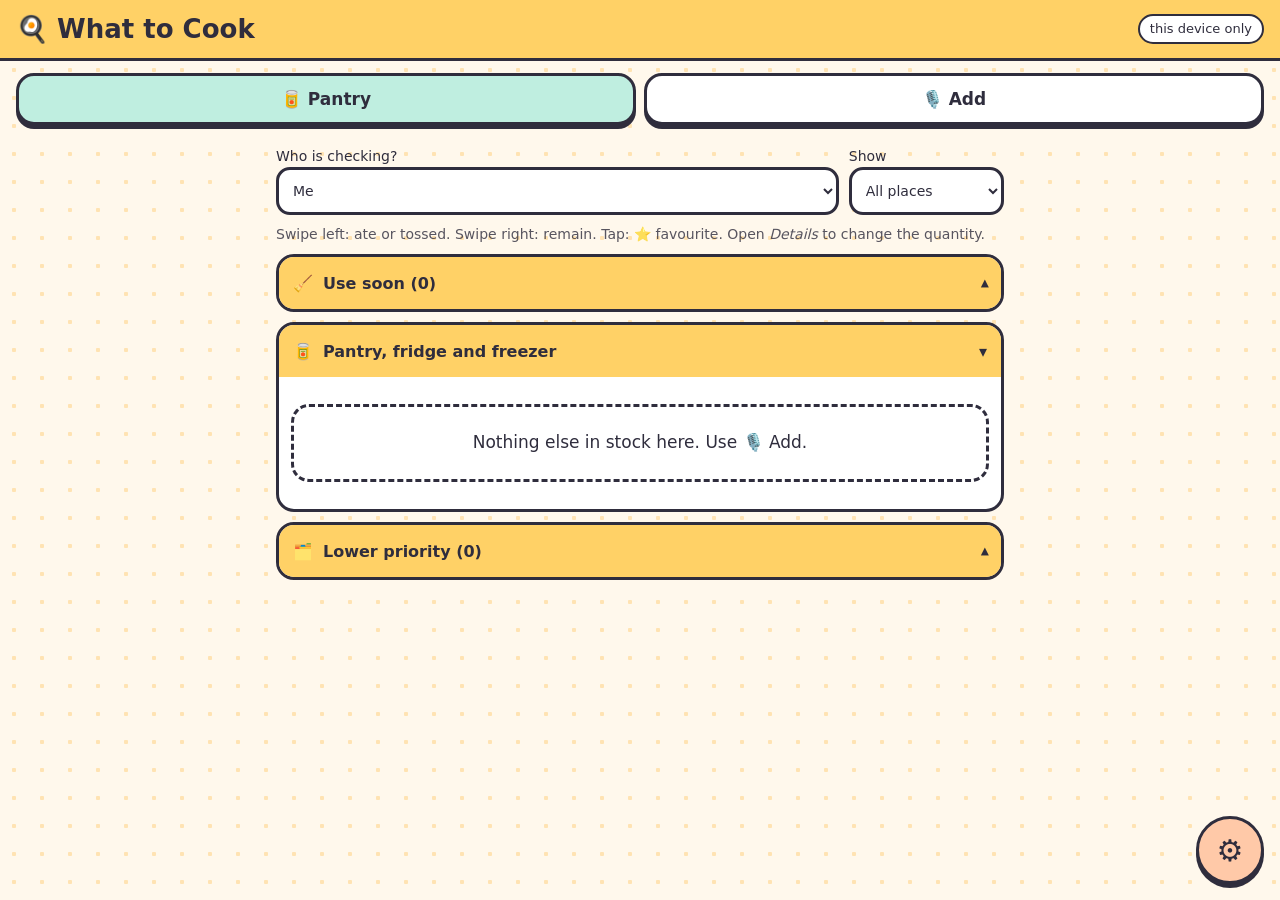
==== index.html @ ff22d335 "initialize" ====
<!doctype html>
<html lang="en">
<head>
<meta charset="utf-8">
<meta name="viewport" content="width=device-width, initial-scale=1">
<title>What to Cook</title>
<link rel="stylesheet" href="style.css">
</head>
<body>
<header class="top">
  <h1>🍳 What to Cook</h1>
  <span id="statusPill" class="pill">this device only</span>
</header>

<nav class="tabs" aria-label="Sections">
  <button class="tab on" data-tab="pantry" type="button">🥫 Pantry</button>
  <button class="tab" data-tab="capture" type="button">🎙️ Add</button>
</nav>

<main>
  <section id="tab-pantry" class="view">
    <div class="row wrap">
      <label class="grow">Who is checking?
        <select id="member"></select>
      </label>
      <label>Show
        <select id="placeFilter">
          <option value="">All places</option>
          <option value="fridge">Fridge</option>
          <option value="pantry">Pantry</option>
          <option value="freezer">Freezer</option>
          <option value="other">Other</option>
        </select>
      </label>
    </div>
    <p class="hint">Swipe left: ate or tossed. Swipe right: remain. Tap: ⭐ favourite. Open <em>Details</em> to change the quantity.</p>

    <section class="panel" data-panel="cleanup" id="cleanupPanel">
      <button class="panelHead" type="button" aria-expanded="true"><span>🧹</span><span class="grow">Use soon (<span id="cleanCount">0</span>)</span><span class="mark">▾</span></button>
      <div class="panelBody">
        <p class="hint">About to expire, or past the date. Use these first.</p>
        <ul id="cleanup" class="cards"></ul>
        <p id="cleanEmpty" class="empty" hidden>Nothing needs using up today. 🎉</p>
        <p id="cleanHint" class="hint" hidden></p>
      </div>
    </section>

    <section class="panel" data-panel="stock">
      <button class="panelHead" type="button" aria-expanded="true"><span>🥫</span><span class="grow">Pantry, fridge and freezer</span><span class="mark">▾</span></button>
      <div class="panelBody">
        <ul id="stock" class="cards" aria-live="polite"></ul>
        <p id="stockEmpty" class="empty" hidden>Nothing else in stock here. Use 🎙️ Add.</p>
      </div>
    </section>

    <section class="panel" data-panel="low" data-open="false">
      <button class="panelHead" type="button" aria-expanded="false"><span>🗂️</span><span class="grow">Lower priority (<span id="lowCount">0</span>)</span><span class="mark">▸</span></button>
      <div class="panelBody">
        <p class="hint">Tracked loosely, like eggs, bread and wines. Revisit now and then.</p>
        <ul id="lowStock" class="cards"></ul>
        <p id="lowEmpty" class="empty" hidden>Nothing on the lower list.</p>
      </div>
    </section>
  </section>

  <section id="tab-capture" class="view" hidden>
    <h2>Add from a memo or a list</h2>
    <label>Where did it come from?
      <select id="source">
        <option value="apple_memo">🍎 Apple Voice Memo transcript</option>
        <option value="raw">Typed or spoken here</option>
      </select>
    </label>
    <p class="hint">Paste the memo's transcript, one item per line or separated by commas. The full text is archived in ⚙️ → Transcript archive.</p>
    <textarea id="transcript" rows="5" placeholder="Paste or type…"></textarea>
    <div class="row wrap">
      <button id="listen" type="button" class="big">🎤 Speak</button>
      <button id="parse" type="button" class="big primary">Sort into items</button>
    </div>
    <p id="listenNote" class="hint" hidden></p>
    <div id="review" hidden>
      <h3>Check the draft</h3>
      <p class="hint">Same name, same expiry date and same place updates the line already in the pantry. A new expiry date makes a new line. Untick to drop an item.</p>
      <ul id="draft" class="cards"></ul>
      <button id="save" type="button" class="big primary">Save to pantry</button>
    </div>
    <p id="saveNote" class="hint" hidden></p>
  </section>
</main>

<button id="gear" class="gear" type="button" aria-label="Settings" aria-expanded="false" aria-controls="drawer">⚙️</button>
<aside id="drawer" class="drawer" hidden>
  <h2>⚙️ Settings</h2>
  <section class="panel" data-panel="database" data-open="true">
    <button class="panelHead" type="button" aria-expanded="true"><span>☁️</span><span class="grow">Family database</span><span class="mark">▾</span></button>
    <div class="panelBody">
      <p class="hint">Sign in with the family login to share the pantry with everyone. Without it, this device keeps its own copy. The password is sent only to the database and is not kept.</p>
      <label>Family email<input type="email" id="dbEmail" autocomplete="username"></label>
      <label>Password<input type="password" id="dbPassword" autocomplete="current-password"></label>
      <div class="row wrap"><button id="signIn" type="button" class="primary">Sign in</button><button id="signOut" type="button">Sign out</button></div>
      <p id="dbStatus" class="hint"></p>
      <button id="dbCheck" type="button">Check database</button>
      <pre id="dbResult" class="hint"></pre>
    </div>
  </section>


  <section class="panel" data-panel="pages" data-open="false">
    <button class="panelHead" type="button" aria-expanded="false"><span>🗂️</span><span class="grow">Pages</span><span class="mark">▸</span></button>
    <div class="panelBody">
      <ul id="pageLinks" class="plain"></ul>
    </div>
  </section>

  <section class="panel" data-panel="members" data-open="false">
    <button class="panelHead" type="button" aria-expanded="false"><span>👪</span><span class="grow">Family members (this device)</span><span class="mark">▸</span></button>
    <div class="panelBody">
      <p class="hint">Names only, one per line. Stored on this device until the family sign-in is added.</p>
      <textarea id="memberList" rows="4"></textarea>
      <button id="saveMembers" type="button">Save names</button>
    </div>
  </section>

  <section class="panel" data-panel="guess" data-open="false">
    <button class="panelHead" type="button" aria-expanded="false"><span>🔮</span><span class="grow">How the guess works</span><span class="mark">▸</span></button>
    <div class="panelBody">
      <p class="hint">For things eaten over time (eggs, milk). Remaining = the quantity when it was last counted, minus the eats-per-day rate times the days since. Example: 60 counted a week ago, 5 a day, so about 25 (42%) left.</p>
      <p class="hint">Feedback: <strong>ate more</strong> lowers the guess (rate up 25%), <strong>ate less</strong> raises it (rate down 20%), <strong>about right</strong> keeps it. Each one resets the count to the guess.</p>
    </div>
  </section>

  <section class="panel" data-panel="archive" data-open="false">
    <button class="panelHead" type="button" aria-expanded="false"><span>🗃️</span><span class="grow">Transcript archive</span><span class="mark">▸</span></button>
    <div class="panelBody">
      <ul id="archiveList" class="plain"></ul>
    </div>
  </section>

  <section class="panel" data-panel="versions" data-open="false">
    <button class="panelHead" type="button" aria-expanded="false"><span>🏷️</span><span class="grow">Version log</span><span class="mark">▸</span></button>
    <div class="panelBody">
      <ul id="versionList" class="plain"></ul>
    </div>
  </section>

  <section class="panel" data-panel="notes" data-open="false">
    <button class="panelHead" type="button" aria-expanded="false"><span>📝</span><span class="grow">Notes log (for improvement)</span><span class="mark">▸</span></button>
    <div class="panelBody">
      <textarea id="noteText" rows="3" placeholder="What would make this better?"></textarea>
      <button id="noteSave" type="button">Save note</button>
      <ul id="noteList" class="plain"></ul>
    </div>
  </section>

  <section class="panel" data-panel="todo" data-open="false">
    <button class="panelHead" type="button" aria-expanded="false"><span>📋</span><span class="grow">To do</span><span class="mark">▸</span></button>
    <div class="panelBody">
      <p class="hint">✅ built, ⬜ still to do.</p>
      <ul id="todoList" class="plain"></ul>
    </div>
  </section>

  <section class="panel" data-panel="errors" data-open="false">
    <button class="panelHead" type="button" aria-expanded="false"><span>🛠️</span><span class="grow">Show errors</span><span class="mark">▸</span></button>
    <div class="panelBody">
      <label class="check"><input id="showErrors" type="checkbox"> Show problems at the bottom of the page</label>
    </div>
  </section>

  <button id="closeDrawer" type="button" class="big">Close</button>
</aside>

<div id="errorPanel" class="errors" hidden aria-live="polite"></div>

<datalist id="units">
  <option value="g"></option><option value="kg"></option><option value="ml"></option><option value="l"></option>
  <option value="each"></option><option value="tin"></option><option value="bag"></option><option value="box"></option>
  <option value="pack"></option><option value="bottle"></option><option value="loaf"></option><option value="bunch"></option>
  <option value="clove"></option><option value="slice"></option><option value="pot"></option><option value="tub"></option>
  <option value="cup"></option>
</datalist>

<script src="js/config.js"></script>
<script src="js/store.js"></script>
<script src="js/util.js"></script>
<script src="js/errors.js"></script>
<script src="js/db.js"></script>
<script src="js/parse.js"></script>
<script src="js/core.js"></script>
<script src="js/content.js"></script>
<script src="js/sync.js"></script>
<script src="js/pantry.js"></script>
<script src="js/capture.js"></script>
<script src="js/settings.js"></script>
<script src="js/app.js"></script>
</body>
</html>
---- style.css ----
/* What to Cook — Family look: ink, paper and sun; offset shadows; polka dots. */
:root {
  --paper: #fff8ec;
  --ink: #2f2d3d;
  --sun: #ffd166;
  --sage: #cfe8c9;
  --peach: #ffc9a8;
  --mint: #bfeee0;
  --coral: #ff8a80;
  --shadow: 0 4px 0 #2f2d3d;
  --r: 18px;
  --surface: #ffffff;
  --surface-ink: #2f2d3d;   /* text on white and light surfaces; never flips in dark mode */
}
@media (prefers-color-scheme: dark) {
  :root:not([data-theme="light"]) { --paper: #2a2838; --ink: #fff8ec; }
}
:root[data-theme="dark"] { --paper: #2a2838; --ink: #fff8ec; }

* { box-sizing: border-box; }
[hidden] { display: none !important; }
body {
  margin: 0;
  font: 500 17px/1.4 Quicksand, system-ui, sans-serif;
  color: var(--ink);
  background: var(--paper) radial-gradient(circle, #ffe3b3 2px, transparent 2.5px) 0 0 / 28px 28px;
  padding-bottom: 120px;
  overflow-x: hidden;
}
h1 { font: 700 26px Quicksand, system-ui, sans-serif; margin: 0; }
h2 { font-size: 22px; margin: 8px 0; }
h3 { font-size: 18px; margin: 14px 0 6px; }
.top {
  display: flex; align-items: center; justify-content: space-between; gap: 10px;
  padding: 14px 16px; background: var(--sun); border-bottom: 3px solid var(--ink);
}
.pill { font-size: 13px; padding: 4px 10px; border: 2px solid var(--ink); border-radius: 999px; background: var(--surface); color: var(--surface-ink); }
.tabs { display: flex; gap: 8px; padding: 12px 16px 0; }
.tab {
  flex: 1; min-height: 52px; font: 700 17px Quicksand, system-ui, sans-serif; color: var(--surface-ink);
  background: var(--surface); color: var(--surface-ink); border: 3px solid var(--ink); border-radius: var(--r); box-shadow: var(--shadow); cursor: pointer;
}
.tab.on { background: var(--mint); }
main { padding: 12px 16px; max-width: 760px; margin: 0 auto; }
.view { display: block; }
.hint { font-size: 14px; opacity: .8; margin: 6px 0 10px; }
.empty { text-align: center; padding: 24px; background: var(--surface); color: var(--surface-ink); border: 3px dashed var(--ink); border-radius: var(--r); }
label { display: block; font-size: 14px; }
select, textarea, input[type="text"], input[type="number"], input[type="date"], input[type="email"], input[type="password"] {
  font: inherit; color: var(--surface-ink); width: 100%; min-height: 48px; padding: 8px 10px; max-width: 100%;
  border: 3px solid var(--ink); border-radius: 14px; background: var(--surface); color: var(--surface-ink);
}
textarea { min-height: 96px; }
.row { display: flex; gap: 10px; align-items: flex-end; margin: 10px 0; }
.row.wrap { flex-wrap: wrap; }
.grow { flex: 1; }
button {
  font: 700 16px Quicksand, system-ui, sans-serif; color: var(--surface-ink); min-height: 48px; padding: 8px 14px;
  background: var(--surface); color: var(--surface-ink); border: 3px solid var(--ink); border-radius: var(--r); box-shadow: var(--shadow); cursor: pointer;
}
button:active { transform: translateY(3px); box-shadow: 0 1px 0 var(--ink); }
button.big { min-height: 68px; font-size: 19px; padding: 10px 18px; }
button.primary { background: var(--sage); }
button.tiny { min-height: 44px; padding: 6px 10px; }
button.warm { background: var(--peach); }
.cards { list-style: none; padding: 0; margin: 0; display: grid; gap: 12px; }
.card {
  position: relative; background: var(--surface); color: var(--surface-ink); border: 3px solid var(--ink); border-radius: var(--r);
  box-shadow: var(--shadow); padding: 12px 14px; touch-action: pan-y; user-select: none;
  transition: transform .2s ease;
}
.card.clean { border-left-width: 12px; border-left-color: var(--coral); }
.card.fav { background: #fff6d6; }
.card .head { display: flex; align-items: center; gap: 8px; }
.card .star { font-size: 22px; line-height: 1; }
.card .name { font: 700 19px Quicksand, system-ui, sans-serif; flex: 1; overflow-wrap: anywhere; }
.card .meta { font-size: 14px; opacity: .85; margin-top: 2px; }
.card .acts, .card .choice { display: flex; gap: 8px; margin-top: 8px; flex-wrap: wrap; }
.card .hintSwipe { position: absolute; top: 10px; font-weight: 700; opacity: 0; font-size: 14px; pointer-events: none; }
.card .hintSwipe.l { right: 12px; color: #b3261e; }
.card .hintSwipe.r { left: 12px; color: #1b6b3a; }
.card details { margin-top: 8px; }
.card summary { min-height: 44px; display: flex; align-items: center; font-weight: 700; cursor: pointer; }
.card .form { display: grid; gap: 8px; padding-top: 6px; }
.card .form label { font-size: 14px; }
.card .form .pair { display: grid; grid-template-columns: 1fr 1fr; gap: 8px; }
.draft-row { display: flex; gap: 8px; align-items: center; flex-wrap: wrap; }
.draft-row input[type="text"] { flex: 2 1 140px; min-height: 44px; }
.draft-row input[type="number"], .draft-row input[type="date"] { flex: 1 1 120px; min-height: 44px; }
.draft-row select { flex: 1 1 110px; min-height: 44px; }
.check { display: flex; gap: 8px; align-items: center; }
.check input { width: 22px; height: 22px; }
.gear {
  position: fixed; right: 16px; bottom: 16px; width: 68px; height: 68px; border-radius: 50%;
  font-size: 30px; padding: 0; background: var(--peach); z-index: 20;
}
.drawer {
  position: fixed; right: 12px; bottom: 96px; width: min(380px, calc(100vw - 24px)); max-height: 70vh; overflow: auto;
  background: var(--paper); border: 3px solid var(--ink); border-radius: var(--r); box-shadow: var(--shadow); padding: 12px; z-index: 30;
}
.drawer h2 { margin-top: 0; }
.panel { border: 3px solid var(--ink); border-radius: var(--r); background: var(--surface); color: var(--surface-ink); margin: 10px 0; overflow: hidden; }
.panelHead {
  width: 100%; display: flex; gap: 10px; align-items: center; border: 0; border-radius: 0; box-shadow: none;
  background: var(--sun); color: var(--surface-ink); min-height: 52px; text-align: left;
}
.panelBody { padding: 10px 12px; }
.panel[data-collapsed="true"] .panelBody { display: none; }
.panel[data-collapsed="true"] .mark { transform: rotate(-90deg); display: inline-block; }
.plain { list-style: none; padding: 0; }
.plain li { padding: 6px 0; border-bottom: 1px dashed var(--ink); font-size: 14px; overflow-wrap: anywhere; }
.plain pre { white-space: pre-wrap; font: inherit; margin: 6px 0 0; }
.plain button { margin: 2px 0; }
.errors {
  position: fixed; left: 0; right: 0; bottom: 0; max-height: 30vh; overflow: auto; z-index: 40;
  background: #ffe1dc; color: var(--surface-ink); border-top: 3px solid var(--ink); padding: 10px 16px; font-size: 14px; white-space: pre-wrap;
}
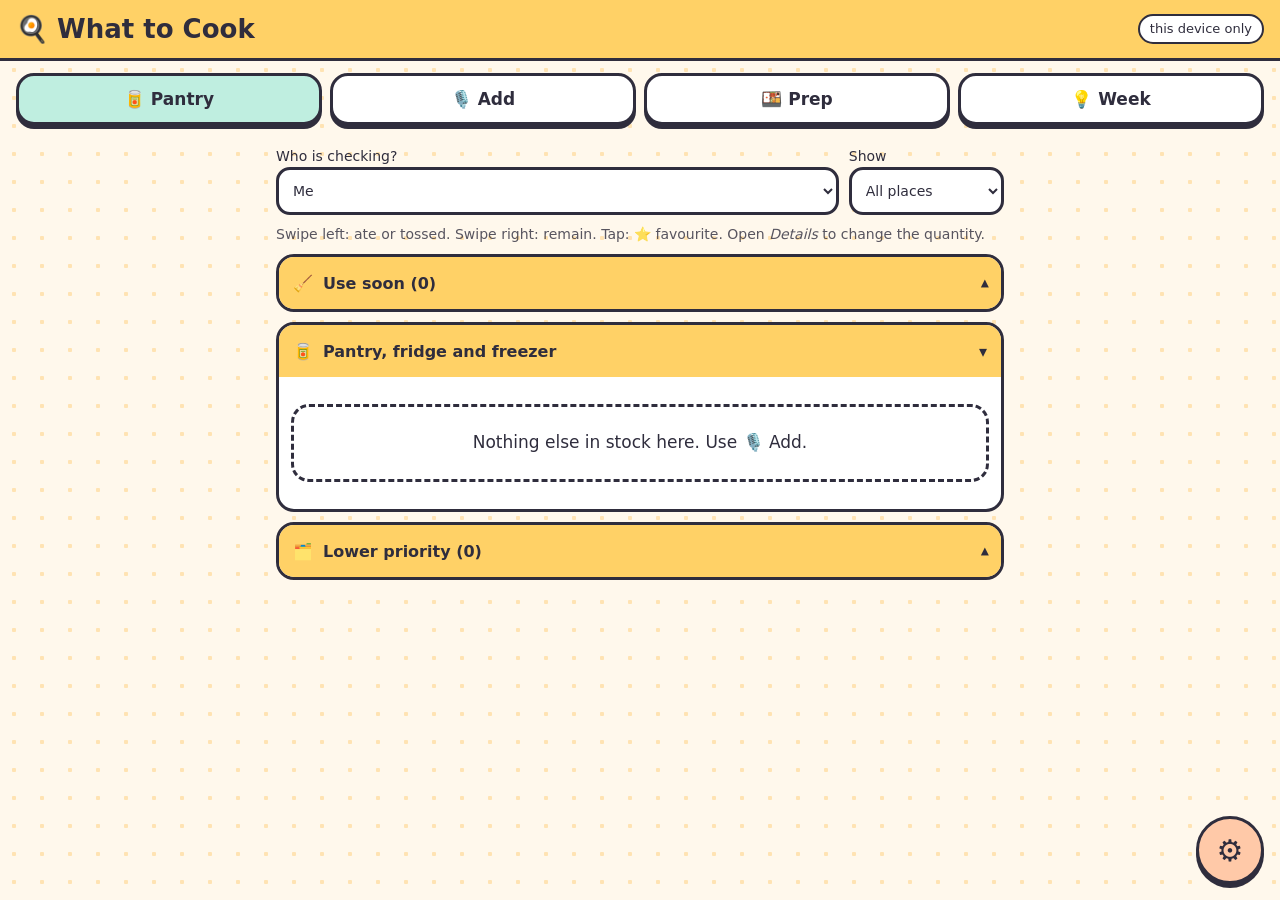
==== commit 05147457: "Recipe book shelves, flourishes, difficulty, Prep and Week tabs (0.9.0) Co-Authored-By: Claude Sonne" ====
--- a/index.html
+++ b/index.html
@@ -15,6 +15,8 @@
 <nav class="tabs" aria-label="Sections">
   <button class="tab on" data-tab="pantry" type="button">🥫 Pantry</button>
   <button class="tab" data-tab="capture" type="button">🎙️ Add</button>
+  <button class="tab" data-tab="prep" type="button">🍱 Prep</button>
+  <button class="tab" data-tab="week" type="button">💡 Week</button>
 </nav>
 
 <main>
@@ -86,6 +88,32 @@
     </div>
     <p id="saveNote" class="hint" hidden></p>
   </section>
+  <section id="tab-prep" class="view" hidden>
+    <h2>Meal prep</h2>
+    <p class="hint">Tick what you want to use up. Recipes use only what is in the pantry; ones missing something come after, with the gap named.</p>
+    <div class="row wrap">
+      <label class="grow">Find in the pantry<input type="text" id="prepSearch" placeholder="e.g. chicken"></label>
+      <span id="prepCount" class="hint">none picked</span>
+      <button id="prepClear" type="button">Clear</button>
+    </div>
+    <div id="prepPick"></div>
+    <div id="prepOut"></div>
+  </section>
+
+  <section id="tab-week" class="view" hidden>
+    <h2>Ideas for the week</h2>
+    <div class="chips" role="group" aria-label="Dinner order">
+      <button class="chip on" data-wsort="new" type="button">✨ New to us first</button>
+      <button class="chip" data-wsort="fav" type="button">⭐ Favourites first</button>
+    </div>
+    <h3>Five dinners</h3>
+    <ul id="weekDinners" class="slots"></ul>
+    <h3>Five breakfasts</h3>
+    <ul id="weekBreakfasts" class="slots"></ul>
+    <p id="weekNote" class="hint" role="status"></p>
+    <button id="weekAgain" type="button" class="big">↻ Plan again</button>
+    <p class="hint">Dinners skip anything cooked in the last 7 days, and use different proteins. Tap a dinner to see its recipe.</p>
+  </section>
 </main>
 
 <button id="gear" class="gear" type="button" aria-label="Settings" aria-expanded="false" aria-controls="drawer">⚙️</button>
@@ -186,11 +214,13 @@
 <script src="js/errors.js"></script>
 <script src="js/db.js"></script>
 <script src="js/parse.js"></script>
+<script src="js/recipelib.js"></script>
 <script src="js/core.js"></script>
 <script src="js/content.js"></script>
 <script src="js/sync.js"></script>
 <script src="js/pantry.js"></script>
 <script src="js/capture.js"></script>
+<script src="js/plan.js"></script>
 <script src="js/settings.js"></script>
 <script src="js/app.js"></script>
 </body>
--- a/style.css
+++ b/style.css
@@ -115,3 +115,22 @@
   position: fixed; left: 0; right: 0; bottom: 0; max-height: 30vh; overflow: auto; z-index: 40;
   background: #ffe1dc; color: var(--surface-ink); border-top: 3px solid var(--ink); padding: 10px 16px; font-size: 14px; white-space: pre-wrap;
 }
+
+/* Meal prep and ideas for the week: spacing and underlines, few boxes */
+.chips { display: flex; flex-wrap: wrap; gap: 4px 14px; margin: 10px 0 4px; }
+.chip { min-height: 44px; padding: 4px 2px; font-size: 16px; background: none; border: 0; border-bottom: 3px solid transparent; border-radius: 0; box-shadow: none; }
+.chip.on { border-bottom-color: var(--ink); }
+.picks { display: flex; flex-wrap: wrap; gap: 6px; }
+.pick { min-height: 44px; padding: 4px 10px; font-size: 15px; font-weight: 500; background: none; border: 2px solid color-mix(in srgb, var(--ink) 30%, transparent); border-radius: 999px; box-shadow: none; color: var(--ink); }
+.pick.on { background: var(--mint); color: var(--surface-ink); border-color: var(--ink); font-weight: 700; }
+.seg { font-size: 12px; letter-spacing: .08em; text-transform: uppercase; opacity: .7; margin: 16px 0 6px; font-weight: 700; }
+.rwrap { border-bottom: 1px solid color-mix(in srgb, var(--ink) 20%, transparent); padding: 4px 0; }
+.rrow { display: flex; align-items: center; gap: 10px; min-height: 44px; color: var(--ink); text-decoration: none; font-weight: 700; }
+.rrow .grow { overflow-wrap: anywhere; }
+.rsub { margin: 0 0 4px; }
+.meta { font-size: 13px; opacity: .85; }
+.dots { letter-spacing: 2px; }
+.slots { list-style: none; padding: 0; margin: 0; }
+.slot { display: flex; align-items: center; gap: 10px; min-height: 56px; padding: 6px 0; border-bottom: 1px solid color-mix(in srgb, var(--ink) 20%, transparent); }
+.sname { font-weight: 700; font-size: 18px; color: var(--ink); text-decoration: none; overflow-wrap: anywhere; }
+.shuffle { min-width: 48px; font-size: 22px; padding: 4px; }
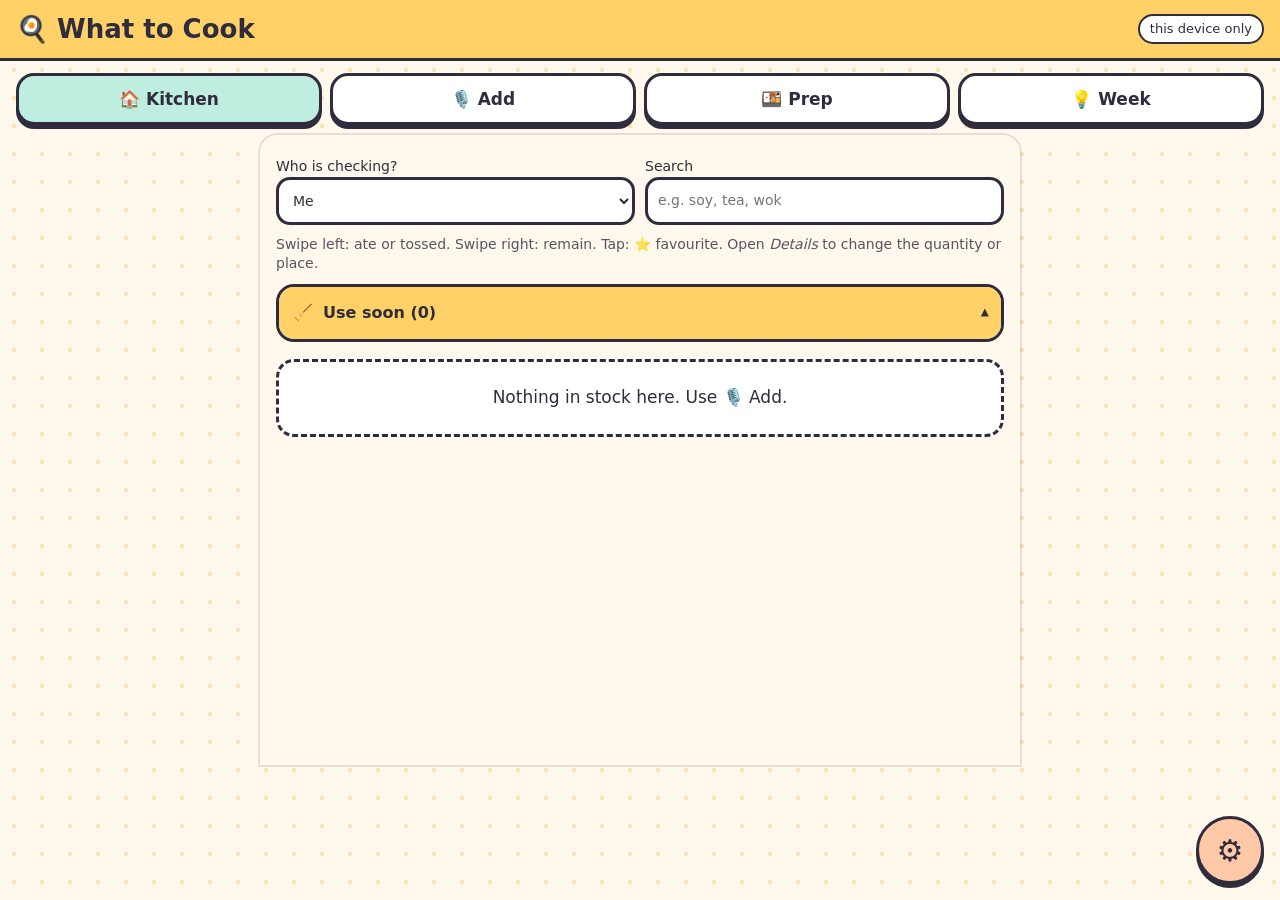
==== commit b573e4f9: "Kitchen tab with place groups and search, place picker in Add, midground panel (0.9.2) Co-Authored-B" ====
--- a/index.html
+++ b/index.html
@@ -13,7 +13,7 @@
 </header>
 
 <nav class="tabs" aria-label="Sections">
-  <button class="tab on" data-tab="pantry" type="button">🥫 Pantry</button>
+  <button class="tab on" data-tab="pantry" type="button">🏠 Kitchen</button>
   <button class="tab" data-tab="capture" type="button">🎙️ Add</button>
   <button class="tab" data-tab="prep" type="button">🍱 Prep</button>
   <button class="tab" data-tab="week" type="button">💡 Week</button>
@@ -25,17 +25,11 @@
       <label class="grow">Who is checking?
         <select id="member"></select>
       </label>
-      <label>Show
-        <select id="placeFilter">
-          <option value="">All places</option>
-          <option value="fridge">Fridge</option>
-          <option value="pantry">Pantry</option>
-          <option value="freezer">Freezer</option>
-          <option value="other">Other</option>
-        </select>
+      <label class="grow">Search
+        <input type="text" id="kitchenSearch" placeholder="e.g. soy, tea, wok">
       </label>
     </div>
-    <p class="hint">Swipe left: ate or tossed. Swipe right: remain. Tap: ⭐ favourite. Open <em>Details</em> to change the quantity.</p>
+    <p class="hint">Swipe left: ate or tossed. Swipe right: remain. Tap: ⭐ favourite. Open <em>Details</em> to change the quantity or place.</p>
 
     <section class="panel" data-panel="cleanup" id="cleanupPanel">
       <button class="panelHead" type="button" aria-expanded="true"><span>🧹</span><span class="grow">Use soon (<span id="cleanCount">0</span>)</span><span class="mark">▾</span></button>
@@ -47,22 +41,8 @@
       </div>
     </section>
 
-    <section class="panel" data-panel="stock">
-      <button class="panelHead" type="button" aria-expanded="true"><span>🥫</span><span class="grow">Pantry, fridge and freezer</span><span class="mark">▾</span></button>
-      <div class="panelBody">
-        <ul id="stock" class="cards" aria-live="polite"></ul>
-        <p id="stockEmpty" class="empty" hidden>Nothing else in stock here. Use 🎙️ Add.</p>
-      </div>
-    </section>
-
-    <section class="panel" data-panel="low" data-open="false">
-      <button class="panelHead" type="button" aria-expanded="false"><span>🗂️</span><span class="grow">Lower priority (<span id="lowCount">0</span>)</span><span class="mark">▸</span></button>
-      <div class="panelBody">
-        <p class="hint">Tracked loosely, like eggs, bread and wines. Revisit now and then.</p>
-        <ul id="lowStock" class="cards"></ul>
-        <p id="lowEmpty" class="empty" hidden>Nothing on the lower list.</p>
-      </div>
-    </section>
+    <div id="groups" aria-live="polite"></div>
+    <p id="groupsEmpty" class="empty" hidden>Nothing in stock here. Use 🎙️ Add.</p>
   </section>
 
   <section id="tab-capture" class="view" hidden>
@@ -73,6 +53,16 @@
         <option value="raw">Typed or spoken here</option>
       </select>
     </label>
+    <label>Which place are you reviewing?
+      <select id="placePick">
+        <option value="">Sort it for me (guess)</option>
+        <option value="fridge">Fridge</option>
+        <option value="freezer">Freezer</option>
+        <option value="pantry">Pantry</option>
+        <option value="kitchen">Kitchen (tools, space)</option>
+        <option value="other">Unsorted</option>
+      </select>
+    </label>
     <p class="hint">Paste the memo's transcript, one item per line or separated by commas. The full text is archived in ⚙️ → Transcript archive.</p>
     <textarea id="transcript" rows="5" placeholder="Paste or type…"></textarea>
     <div class="row wrap">
@@ -90,14 +80,24 @@
   </section>
   <section id="tab-prep" class="view" hidden>
     <h2>Meal prep</h2>
-    <p class="hint">Tick what you want to use up. Recipes use only what is in the pantry; ones missing something come after, with the gap named.</p>
-    <div class="row wrap">
-      <label class="grow">Find in the pantry<input type="text" id="prepSearch" placeholder="e.g. chicken"></label>
-      <span id="prepCount" class="hint">none picked</span>
-      <button id="prepClear" type="button">Clear</button>
-    </div>
-    <div id="prepPick"></div>
-    <div id="prepOut"></div>
+    <p class="hint">Everything in stock is ticked. Untick what you cannot or will not use; recipes on the left use only the ticked items.</p>
+    <div class="prepgrid">
+      <div class="prepleft">
+        <div id="prepOut"></div>
+      </div>
+      <aside class="prepright" aria-label="Ingredients to use">
+        <div class="row wrap">
+          <label class="grow">Find<input type="text" id="prepSearch" placeholder="e.g. chicken"></label>
+        </div>
+        <div class="chips">
+          <button id="prepAll" class="chip" type="button">Select all</button>
+          <button id="prepNone" class="chip" type="button">Deselect all</button>
+          <button id="prepSoon" class="chip" type="button">Only use soon</button>
+          <span id="prepCount" class="meta"></span>
+        </div>
+        <div id="prepPick"></div>
+      </aside>
+    </div>
   </section>
 
   <section id="tab-week" class="view" hidden>
--- a/style.css
+++ b/style.css
@@ -134,3 +134,23 @@
 .slot { display: flex; align-items: center; gap: 10px; min-height: 56px; padding: 6px 0; border-bottom: 1px solid color-mix(in srgb, var(--ink) 20%, transparent); }
 .sname { font-weight: 700; font-size: 18px; color: var(--ink); text-decoration: none; overflow-wrap: anywhere; }
 .shuffle { min-width: 48px; font-size: 22px; padding: 4px; }
+
+/* Meal prep: recipes on the left, ingredients on the right (stacked on a phone) */
+main:has(#tab-prep:not([hidden])) { max-width: 1100px; }
+.prepgrid { display: grid; gap: 18px; }
+@media (min-width: 760px) {
+  .prepgrid { grid-template-columns: minmax(0, 1.2fr) minmax(0, 1fr); align-items: start; }
+  .prepright { position: sticky; top: 8px; max-height: calc(100vh - 24px); overflow-y: auto; padding-right: 6px; }
+}
+.prepright .row { margin: 0 0 4px; }
+.pick { max-width: 100%; }
+.pick:not(.on) { opacity: .6; text-decoration: line-through; text-decoration-color: color-mix(in srgb, var(--ink) 40%, transparent); }
+.seghead { display: flex; align-items: center; gap: 4px 12px; margin: 16px 0 6px; flex-wrap: wrap; }
+.seghead .seg { margin: 0; flex: 1; }
+.seghead .chip { font-size: 14px; min-height: 36px; }
+#prepOut h3:first-child { margin-top: 0; }
+
+/* A midground panel so the dotted background never cuts across text */
+main { background: color-mix(in srgb, var(--paper) 95%, transparent); border-radius: var(--r) var(--r) 0 0; margin-top: 10px; min-height: 70vh; box-shadow: 0 0 0 2px color-mix(in srgb, var(--ink) 12%, transparent); }
+.catHead { list-style: none; font-size: 12px; letter-spacing: .08em; text-transform: uppercase; opacity: .7; font-weight: 700; margin: 8px 0 -4px; }
+.catHead:first-child { margin-top: 0; }
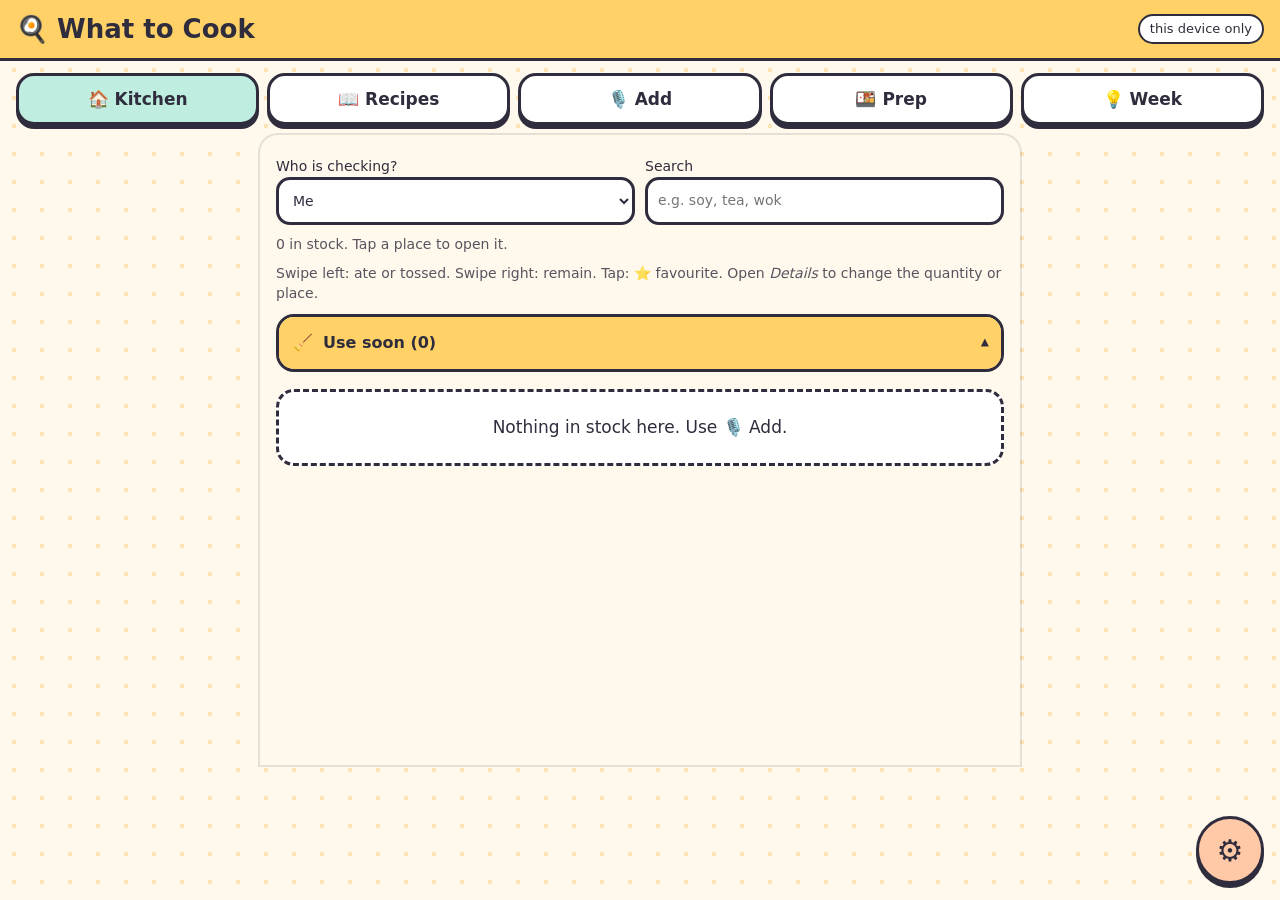
==== commit 9274f4e1: "Recipe book as a tab after Kitchen, solid side panels, cache-busting (0.9.3) Co-Authored-By: Claude " ====
--- a/index.html
+++ b/index.html
@@ -4,7 +4,7 @@
 <meta charset="utf-8">
 <meta name="viewport" content="width=device-width, initial-scale=1">
 <title>What to Cook</title>
-<link rel="stylesheet" href="style.css">
+<link rel="stylesheet" href="style.css?v=0.9.3">
 </head>
 <body>
 <header class="top">
@@ -14,6 +14,7 @@
 
 <nav class="tabs" aria-label="Sections">
   <button class="tab on" data-tab="pantry" type="button">🏠 Kitchen</button>
+  <button class="tab" data-tab="recipes" type="button">📖 Recipes</button>
   <button class="tab" data-tab="capture" type="button">🎙️ Add</button>
   <button class="tab" data-tab="prep" type="button">🍱 Prep</button>
   <button class="tab" data-tab="week" type="button">💡 Week</button>
@@ -29,6 +30,7 @@
         <input type="text" id="kitchenSearch" placeholder="e.g. soy, tea, wok">
       </label>
     </div>
+    <p id="kitchenTotal" class="hint"></p>
     <p class="hint">Swipe left: ate or tossed. Swipe right: remain. Tap: ⭐ favourite. Open <em>Details</em> to change the quantity or place.</p>
 
     <section class="panel" data-panel="cleanup" id="cleanupPanel">
@@ -43,6 +45,22 @@
 
     <div id="groups" aria-live="polite"></div>
     <p id="groupsEmpty" class="empty" hidden>Nothing in stock here. Use 🎙️ Add.</p>
+  </section>
+
+  <section id="tab-recipes" class="view" hidden>
+    <h2>Recipe book</h2>
+    <p class="hint">Tap a card to turn it over. Pantry matches come from this device's pantry.</p>
+    <div class="chips" role="group" aria-label="Filter and view">
+      <button class="chip on" data-filter="all" type="button">All <span id="cAll"></span></button>
+      <button class="chip" data-filter="fav" type="button">⭐ Favourites <span id="cFav"></span></button>
+      <button class="chip" data-filter="started" type="button">▶ Started <span id="cStart"></span></button>
+      <span class="sp"></span>
+      <button class="chip on" data-view="shelves" type="button">Shelves</button>
+      <button class="chip" data-view="list" type="button">List</button>
+    </div>
+    <p id="saveState" class="hint" role="status"></p>
+    <div id="book" class="book"></div>
+    <div id="empty" class="empty" hidden>Nothing here yet.</div>
   </section>
 
   <section id="tab-capture" class="view" hidden>
@@ -82,10 +100,10 @@
     <h2>Meal prep</h2>
     <p class="hint">Everything in stock is ticked. Untick what you cannot or will not use; recipes on the left use only the ticked items.</p>
     <div class="prepgrid">
-      <div class="prepleft">
+      <div class="prepleft panelcol">
         <div id="prepOut"></div>
       </div>
-      <aside class="prepright" aria-label="Ingredients to use">
+      <aside class="prepright panelcol" aria-label="Ingredients to use">
         <div class="row wrap">
           <label class="grow">Find<input type="text" id="prepSearch" placeholder="e.g. chicken"></label>
         </div>
@@ -106,10 +124,16 @@
       <button class="chip on" data-wsort="new" type="button">✨ New to us first</button>
       <button class="chip" data-wsort="fav" type="button">⭐ Favourites first</button>
     </div>
-    <h3>Five dinners</h3>
-    <ul id="weekDinners" class="slots"></ul>
-    <h3>Five breakfasts</h3>
-    <ul id="weekBreakfasts" class="slots"></ul>
+    <div class="weekgrid">
+      <div class="panelcol">
+        <h3>Five dinners</h3>
+        <ul id="weekDinners" class="slots"></ul>
+      </div>
+      <div class="panelcol">
+        <h3>Five breakfasts</h3>
+        <ul id="weekBreakfasts" class="slots"></ul>
+      </div>
+    </div>
     <p id="weekNote" class="hint" role="status"></p>
     <button id="weekAgain" type="button" class="big">↻ Plan again</button>
     <p class="hint">Dinners skip anything cooked in the last 7 days, and use different proteins. Tap a dinner to see its recipe.</p>
@@ -208,20 +232,21 @@
   <option value="cup"></option>
 </datalist>
 
-<script src="js/config.js"></script>
-<script src="js/store.js"></script>
-<script src="js/util.js"></script>
-<script src="js/errors.js"></script>
-<script src="js/db.js"></script>
-<script src="js/parse.js"></script>
-<script src="js/recipelib.js"></script>
-<script src="js/core.js"></script>
-<script src="js/content.js"></script>
-<script src="js/sync.js"></script>
-<script src="js/pantry.js"></script>
-<script src="js/capture.js"></script>
-<script src="js/plan.js"></script>
-<script src="js/settings.js"></script>
-<script src="js/app.js"></script>
+<script src="js/config.js?v=0.9.3"></script>
+<script src="js/store.js?v=0.9.3"></script>
+<script src="js/util.js?v=0.9.3"></script>
+<script src="js/errors.js?v=0.9.3"></script>
+<script src="js/db.js?v=0.9.3"></script>
+<script src="js/parse.js?v=0.9.3"></script>
+<script src="js/recipelib.js?v=0.9.3"></script>
+<script src="js/core.js?v=0.9.3"></script>
+<script src="js/content.js?v=0.9.3"></script>
+<script src="js/sync.js?v=0.9.3"></script>
+<script src="js/pantry.js?v=0.9.3"></script>
+<script src="js/capture.js?v=0.9.3"></script>
+<script src="js/recipes.js?v=0.9.3"></script>
+<script src="js/plan.js?v=0.9.3"></script>
+<script src="js/settings.js?v=0.9.3"></script>
+<script src="js/app.js?v=0.9.3"></script>
 </body>
 </html>
--- a/style.css
+++ b/style.css
@@ -151,6 +151,70 @@
 #prepOut h3:first-child { margin-top: 0; }
 
 /* A midground panel so the dotted background never cuts across text */
-main { background: color-mix(in srgb, var(--paper) 95%, transparent); border-radius: var(--r) var(--r) 0 0; margin-top: 10px; min-height: 70vh; box-shadow: 0 0 0 2px color-mix(in srgb, var(--ink) 12%, transparent); }
+main { background: var(--paper); border-radius: var(--r) var(--r) 0 0; margin-top: 10px; min-height: 70vh; box-shadow: 0 0 0 2px color-mix(in srgb, var(--ink) 12%, transparent); }
 .catHead { list-style: none; font-size: 12px; letter-spacing: .08em; text-transform: uppercase; opacity: .7; font-weight: 700; margin: 8px 0 -4px; }
 .catHead:first-child { margin-top: 0; }
+
+/* Recipe book tab (scoped so its names never clash with the other tabs) */
+#tab-recipes .chips { display: flex; flex-wrap: wrap; gap: 4px 14px; margin: 10px 0 4px; align-items: center; }
+#tab-recipes .chip { min-height: 44px; padding: 4px 2px; font-size: 16px; background: none; border: 0; border-bottom: 3px solid transparent; border-radius: 0; box-shadow: none; }
+#tab-recipes .chip.on { border-bottom-color: var(--ink); }
+#tab-recipes .chips .sp { flex: 1; }
+#tab-recipes details.shelf { margin: 14px 0 6px; }
+#tab-recipes details.shelf > summary { list-style: none; cursor: pointer; min-height: 44px; display: flex; align-items: center; gap: 8px; font: 700 18px Quicksand, system-ui, sans-serif; padding: 4px 0; border-bottom: 2px solid color-mix(in srgb, var(--ink) 25%, transparent); }
+#tab-recipes details.shelf > summary::-webkit-details-marker { display: none; }
+#tab-recipes details.shelf > summary::before { content: "▸"; }
+#tab-recipes details.shelf[open] > summary::before { content: "▾"; }
+#tab-recipes .count { font-weight: 500; font-size: 14px; opacity: .7; }
+#tab-recipes .strip { display: flex; gap: 14px; overflow-x: auto; scroll-snap-type: x proximity; padding: 14px 4px 18px; margin: 0 -4px; }
+#tab-recipes .strip .flip { flex: 0 0 min(280px, 82vw); scroll-snap-align: start; }
+#tab-recipes .shelflabel { font-size: 13px; letter-spacing: .06em; text-transform: uppercase; opacity: .7; margin: 22px 0 0; }
+#tab-recipes .flip { perspective: 1200px; height: 330px; }
+#tab-recipes .flip-inner { position: relative; width: 100%; height: 100%; transition: transform .5s; transform-style: preserve-3d; }
+#tab-recipes .flip.open .flip-inner { transform: rotateY(180deg); }
+#tab-recipes .face { position: absolute; inset: 0; backface-visibility: hidden; -webkit-backface-visibility: hidden;
+          border: 3px solid var(--ink); border-radius: var(--r); box-shadow: var(--shadow); padding: 14px; overflow: hidden; }
+#tab-recipes .front { background: var(--surface); color: var(--surface-ink); cursor: pointer; display: flex; flex-direction: column; }
+#tab-recipes .back { transform: rotateY(180deg); background: var(--paper); color: var(--ink); overflow-y: auto; }
+#tab-recipes .flip:not(.open) .back { visibility: hidden; }
+#tab-recipes .flip.open .front { visibility: hidden; }
+#tab-recipes .tag { font-size: 12px; letter-spacing: .08em; text-transform: uppercase; opacity: .75; }
+#tab-recipes .name { font: 700 20px Quicksand, system-ui, sans-serif; margin: 6px 0 6px; overflow-wrap: anywhere; }
+#tab-recipes .desc { font-size: 15px; margin: 0 0 10px; flex: 1; }
+#tab-recipes .meta { font-size: 13px; opacity: .85; margin: 2px 0; }
+#tab-recipes .dots { letter-spacing: 2px; }
+#tab-recipes .have { font-size: 13px; }
+#tab-recipes h4 { font-size: 12px; letter-spacing: .08em; text-transform: uppercase; opacity: .7; margin: 12px 0 2px; font-weight: 700; }
+#tab-recipes .ing { list-style: none; padding: 0; margin: 0; font-size: 15px; display: flex; flex-wrap: wrap; gap: 2px 14px; }
+#tab-recipes .ing li.yes::before { content: "✅ "; }
+#tab-recipes .ing li.no::before { content: "◻️ "; }
+#tab-recipes .ing li.dim { opacity: .55; }
+#tab-recipes .tipline { font-size: 13px; margin: 4px 0 0; opacity: .85; }
+#tab-recipes .btns { display: flex; flex-wrap: wrap; gap: 8px; margin-top: 12px; }
+#tab-recipes .btns button,
+#tab-recipes .btns a { min-height: 44px; font-size: 15px; padding: 6px 12px; }
+#tab-recipes .btns a { display: inline-flex; align-items: center; color: var(--ink); text-decoration: none; background: #fff; color: var(--surface-ink); border: 3px solid var(--ink); border-radius: var(--r); box-shadow: var(--shadow); font-weight: 700; }
+#tab-recipes .rmark { position: absolute; top: 10px; right: 12px; font-size: 20px; }
+#tab-recipes .steps { margin: 6px 0 4px 18px; padding: 0; font-size: 14px; }
+#tab-recipes .steps li { padding: 2px 0; }
+#tab-recipes .logos { position: absolute; bottom: 10px; right: 12px; display: flex; gap: 4px; }
+#tab-recipes .logo { width: 26px; height: 26px; border-radius: 50%; border: 2px solid var(--ink); display: inline-flex; align-items: center; justify-content: center; font: 700 13px Quicksand, system-ui, sans-serif; color: var(--surface-ink); flex: 0 0 auto; }
+#tab-recipes .versions { list-style: none; padding: 0; margin: 8px 0; font-size: 14px; }
+#tab-recipes .versions li { display: flex; gap: 6px; align-items: center; padding: 3px 0; }
+#tab-recipes .vform,
+#tab-recipes .cform { display: flex; flex-wrap: wrap; gap: 6px; margin-top: 6px; }
+#tab-recipes .vform select,
+#tab-recipes .vform input,
+#tab-recipes .cform select { min-height: 44px; flex: 1 1 120px; min-width: 0; }
+#tab-recipes .list .lrow { display: flex; align-items: center; gap: 10px; width: 100%; min-height: 48px; text-align: left; background: none; color: var(--ink); border: 0; border-bottom: 1px solid color-mix(in srgb, var(--ink) 20%, transparent); border-radius: 0; box-shadow: none; font-weight: 500; font-size: 16px; padding: 6px 2px; }
+#tab-recipes .list .lrow .grow { flex: 1; overflow-wrap: anywhere; }
+#tab-recipes .list .flip { height: 360px; margin: 10px 0; }
+#tab-recipes .list .seg { margin-top: 18px; }
+
+#tab-recipes .book { display: block; }
+/* Side panels (Prep, Week): a solid soft surface so nothing shows through */
+.panelcol { background: color-mix(in srgb, var(--ink) 5%, var(--paper)); border: 2px solid color-mix(in srgb, var(--ink) 14%, transparent); border-radius: var(--r); padding: 12px 14px; }
+.panelcol h3:first-child { margin-top: 0; }
+.weekgrid { display: grid; gap: 16px; margin-top: 8px; }
+@media (min-width: 760px) { .weekgrid { grid-template-columns: 1fr 1fr; align-items: start; } main:has(#tab-week:not([hidden])) { max-width: 1100px; } }
+@media (max-width: 480px) { .tabs { gap: 4px; padding: 12px 8px 0; } .tab { font-size: 13px; min-height: 56px; padding: 4px 0; } }
